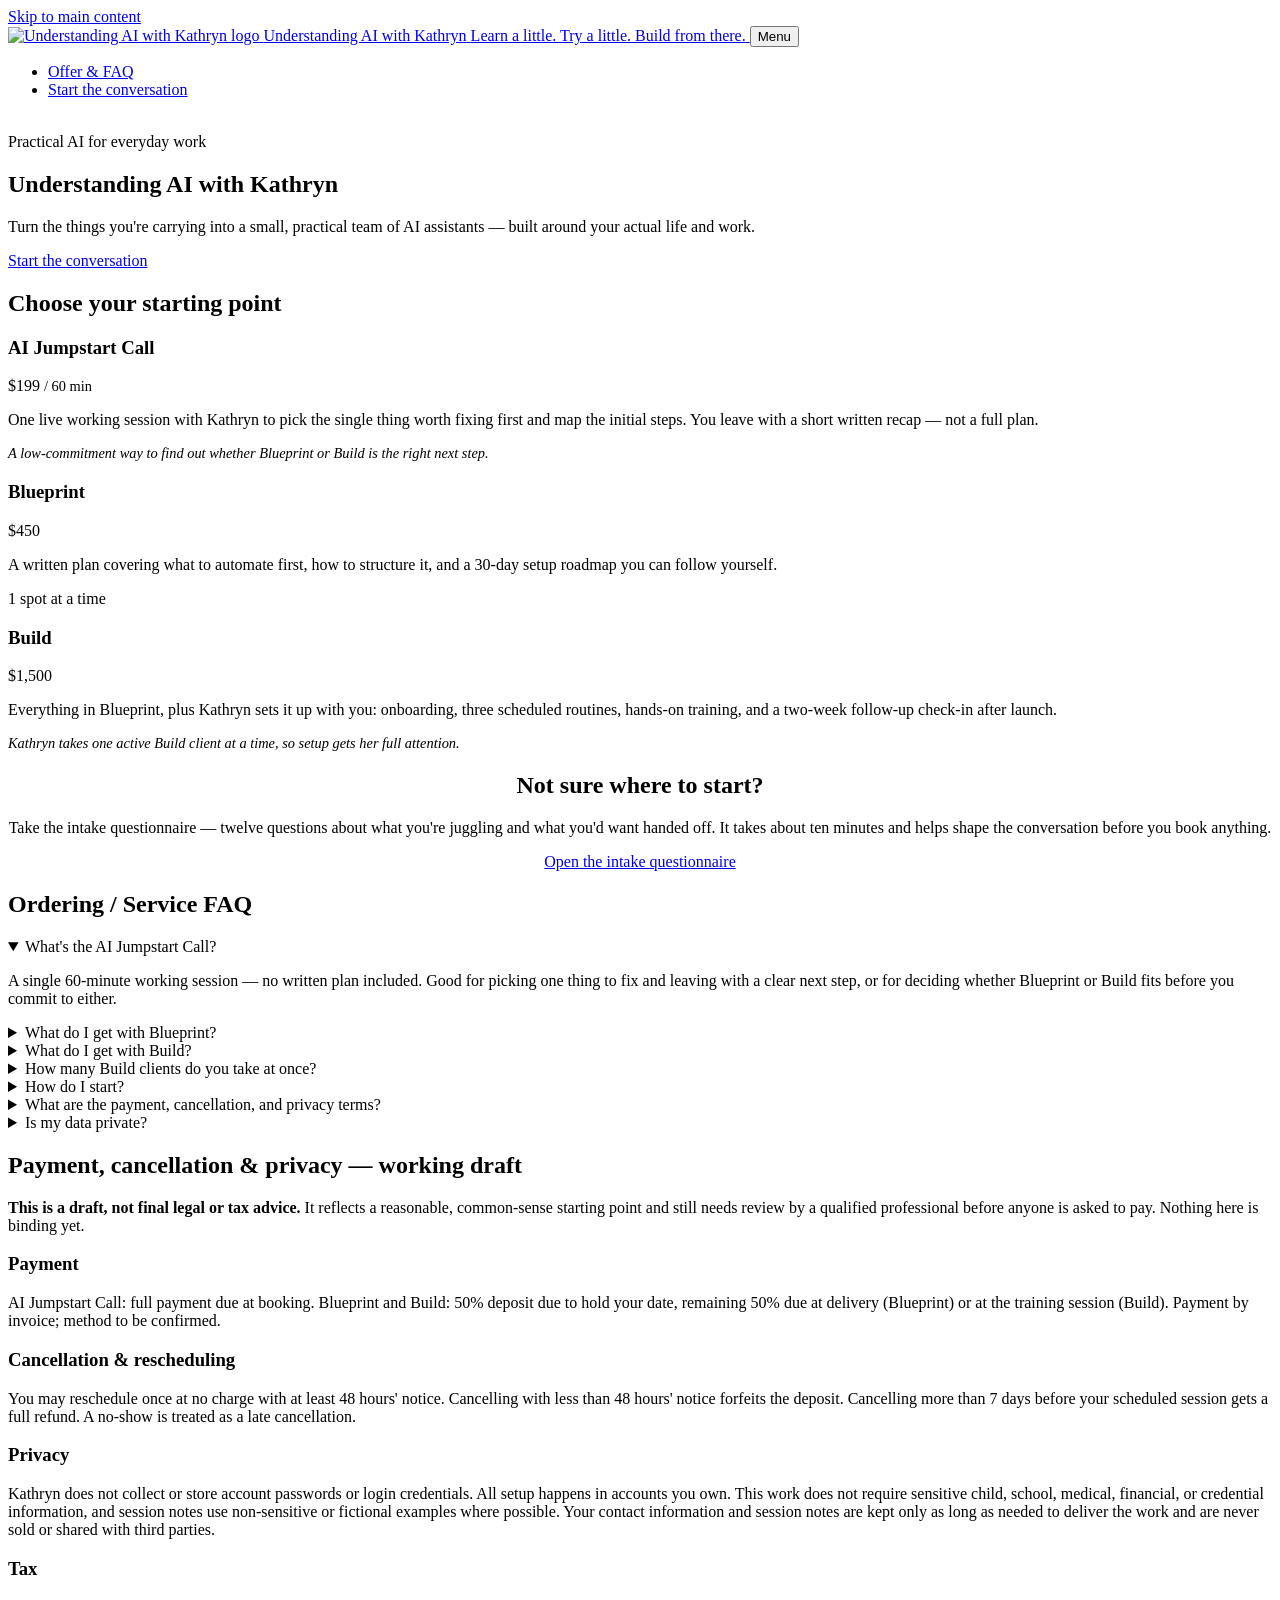
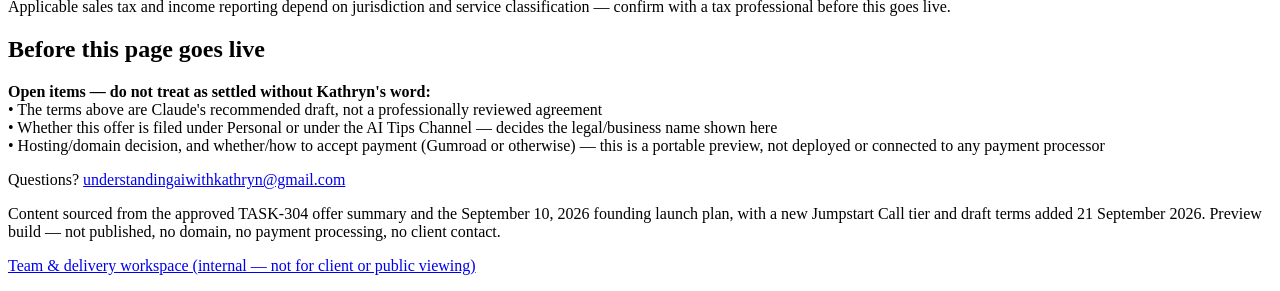
==== index.html @ 31a4754e "Initial public site files" ====
<!DOCTYPE html>
<html lang="en">
<head>
<meta charset="UTF-8">
<meta name="viewport" content="width=device-width, initial-scale=1.0">
<title>Understanding AI with Kathryn — AI Consulting</title>
<meta name="description" content="Preview build — not a live or published site.">
<meta name="robots" content="noindex, nofollow">
<link rel="icon" href="assets/uaiwk-icon.png">
<link rel="stylesheet" href="assets/brand.css">
</head>
<body>
<a class="skip-link" href="#main">Skip to main content</a>

<header class="site-header">
  <div class="bar">
    <a class="brand-lockup" href="index.html">
      <img src="assets/uaiwk-icon.png" alt="Understanding AI with Kathryn logo">
      <span>
        <span class="name">Understanding AI with Kathryn</span>
        <span class="subline">Learn a little. Try a little. Build from there.</span>
      </span>
    </a>
    <button class="nav-toggle" type="button" aria-controls="primary-nav">Menu</button>
    <nav class="primary-nav" id="primary-nav" aria-label="Primary">
      <ul>
        <li><a href="index.html" aria-current="page">Offer &amp; FAQ</a></li>
        <li><a href="intake.html">Start the conversation</a></li>
      </ul>
    </nav>
  </div>
</header>

<main id="main">

  <section class="hero">
    <div class="wrap">
      <img class="hero-portrait" src="assets/uaiwk-icon.png" alt="">
      <div class="eyebrow italic-accent">Practical AI for everyday work</div>
      <h1>Understanding AI with Kathryn</h1>
      <p class="lede">Turn the things you're carrying into a small, practical team of AI assistants — built around your actual life and work.</p>
      <a class="btn" href="intake.html">Start the conversation</a>
    </div>
  </section>

  <div class="wrap">

    <section aria-labelledby="tiers-heading">
      <h2 id="tiers-heading">Choose your starting point</h2>
      <div class="tiers">
        <div class="tier">
          <h3>AI Jumpstart Call</h3>
          <p class="price">$199 <span style="font-size:.9rem;font-weight:normal;">/ 60 min</span></p>
          <p>One live working session with Kathryn to pick the single thing worth fixing first and map the initial steps. You leave with a short written recap — not a full plan.</p>
          <p style="font-style:italic;color:var(--brown);font-size:.9rem;">A low-commitment way to find out whether Blueprint or Build is the right next step.</p>
        </div>
        <div class="tier">
          <h3>Blueprint</h3>
          <p class="price">$450</p>
          <p>A written plan covering what to automate first, how to structure it, and a 30-day setup roadmap you can follow yourself.</p>
        </div>
        <div class="tier build">
          <span class="spot-badge">1 spot at a time</span>
          <h3>Build</h3>
          <p class="price">$1,500</p>
          <p>Everything in Blueprint, plus Kathryn sets it up with you: onboarding, three scheduled routines, hands-on training, and a two-week follow-up check-in after launch.</p>
          <p style="font-style:italic;color:var(--brown);font-size:.9rem;">Kathryn takes one active Build client at a time, so setup gets her full attention.</p>
        </div>
      </div>
    </section>

    <section aria-labelledby="intake-cta-heading" class="card" style="text-align:center;">
      <h2 id="intake-cta-heading" style="border:none;">Not sure where to start?</h2>
      <p>Take the intake questionnaire — twelve questions about what you're juggling and what you'd want handed off. It takes about ten minutes and helps shape the conversation before you book anything.</p>
      <a class="btn" href="intake.html">Open the intake questionnaire</a>
    </section>

    <section aria-labelledby="faq-heading">
      <h2 id="faq-heading">Ordering / Service FAQ</h2>

      <details class="faq-item" open>
        <summary>What's the AI Jumpstart Call?</summary>
        <p>A single 60-minute working session — no written plan included. Good for picking one thing to fix and leaving with a clear next step, or for deciding whether Blueprint or Build fits before you commit to either.</p>
      </details>
      <details class="faq-item">
        <summary>What do I get with Blueprint?</summary>
        <p>A written plan covering your client journey, onboarding boundaries, and a 30-day setup plan — yours to implement on your own timeline.</p>
      </details>
      <details class="faq-item">
        <summary>What do I get with Build?</summary>
        <p>Everything in Blueprint, plus Kathryn's direct setup work: three scheduled routines built and running, a training walkthrough, a welcome and setup record, and a two-week follow-up to catch anything that needs adjusting.</p>
      </details>
      <details class="faq-item">
        <summary>How many Build clients do you take at once?</summary>
        <p>One at a time, so each setup gets full attention before the next one starts.</p>
      </details>
      <details class="faq-item">
        <summary>How do I start?</summary>
        <p>Email <a href="mailto:understandingaiwithkathryn@gmail.com">understandingaiwithkathryn@gmail.com</a> — there is no self-serve checkout yet. You can preview the intake conversation on the <a href="intake.html">Start the conversation</a> page first; it's a demo, not a live submission.</p>
      </details>
      <details class="faq-item">
        <summary>What are the payment, cancellation, and privacy terms?</summary>
        <p>Working draft below — not yet finalized by a professional reviewer. Final terms will be shared in writing before you're asked to pay.</p>
      </details>
      <details class="faq-item">
        <summary>Is my data private?</summary>
        <p>Setup happens in accounts you own and control. Kathryn doesn't ask for or store your passwords or account credentials, and this work does not require sensitive child, school, medical, financial, or credential information. Full written privacy terms will be confirmed before setup begins — see the draft below.</p>
      </details>
    </section>

    <section aria-labelledby="terms-heading">
      <h2 id="terms-heading">Payment, cancellation &amp; privacy — working draft</h2>
      <div class="notice" style="margin-bottom:18px;">
        <strong>This is a draft, not final legal or tax advice.</strong> It reflects a reasonable, common-sense starting point and still needs review by a qualified professional before anyone is asked to pay. Nothing here is binding yet.
      </div>

      <h3>Payment</h3>
      <p>AI Jumpstart Call: full payment due at booking. Blueprint and Build: 50% deposit due to hold your date, remaining 50% due at delivery (Blueprint) or at the training session (Build). Payment by invoice; method to be confirmed.</p>

      <h3>Cancellation &amp; rescheduling</h3>
      <p>You may reschedule once at no charge with at least 48 hours' notice. Cancelling with less than 48 hours' notice forfeits the deposit. Cancelling more than 7 days before your scheduled session gets a full refund. A no-show is treated as a late cancellation.</p>

      <h3>Privacy</h3>
      <p>Kathryn does not collect or store account passwords or login credentials. All setup happens in accounts you own. This work does not require sensitive child, school, medical, financial, or credential information, and session notes use non-sensitive or fictional examples where possible. Your contact information and session notes are kept only as long as needed to deliver the work and are never sold or shared with third parties.</p>

      <h3>Tax</h3>
      <p>Applicable sales tax and income reporting depend on jurisdiction and service classification — confirm with a tax professional before this goes live.</p>
    </section>

    <section aria-labelledby="open-heading">
      <h2 id="open-heading">Before this page goes live</h2>
      <div class="notice">
        <strong>Open items — do not treat as settled without Kathryn's word:</strong><br>
        &bull; The terms above are Claude's recommended draft, not a professionally reviewed agreement<br>
        &bull; Whether this offer is filed under Personal or under the AI Tips Channel — decides the legal/business name shown here<br>
        &bull; Hosting/domain decision, and whether/how to accept payment (Gumroad or otherwise) — this is a portable preview, not deployed or connected to any payment processor
      </div>
    </section>

  </div>
</main>

<footer class="site-footer">
  <p>Questions? <a href="mailto:understandingaiwithkathryn@gmail.com">understandingaiwithkathryn@gmail.com</a></p>
  <p>Content sourced from the approved TASK-304 offer summary and the September 10, 2026 founding launch plan, with a new Jumpstart Call tier and draft terms added 21 September 2026. Preview build — not published, no domain, no payment processing, no client contact.</p>
  <p><a href="internal/index.html">Team &amp; delivery workspace (internal — not for client or public viewing)</a></p>
</footer>

<script src="assets/site.js"></script>
</body>
</html>
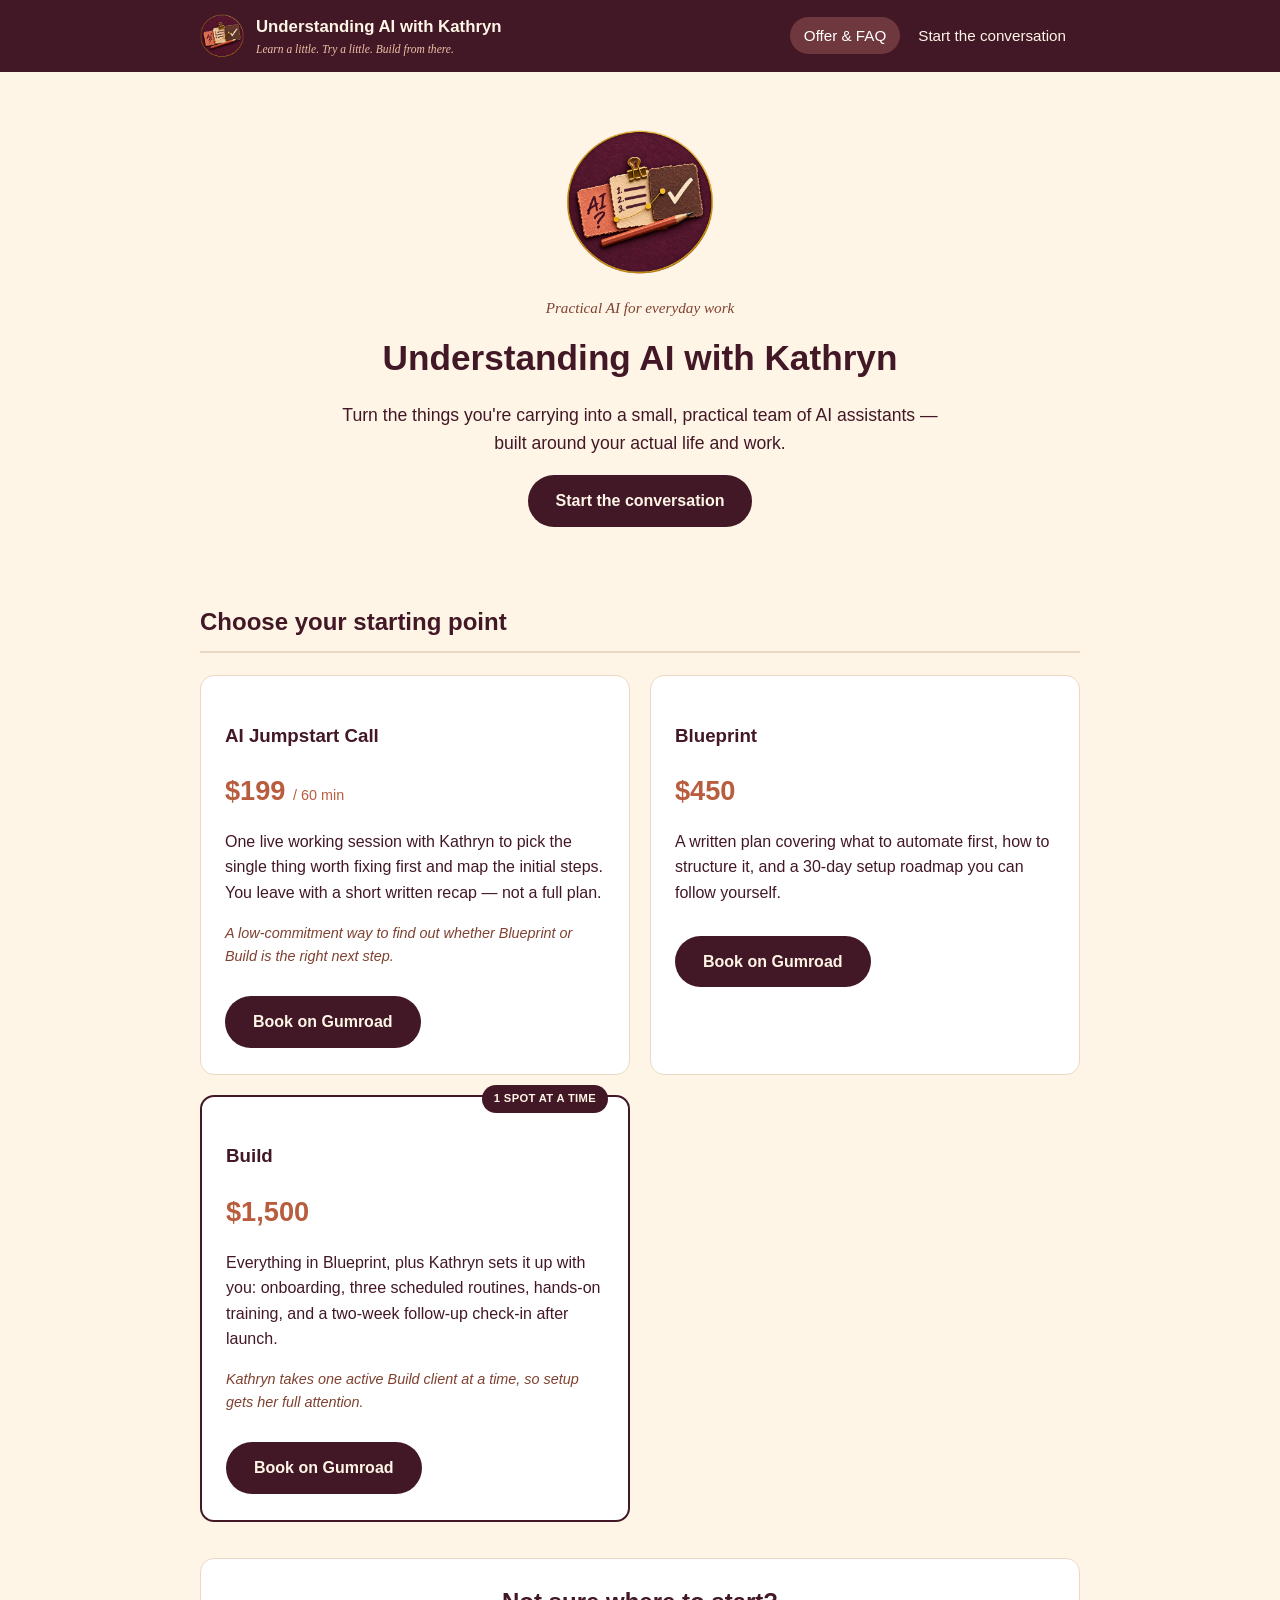
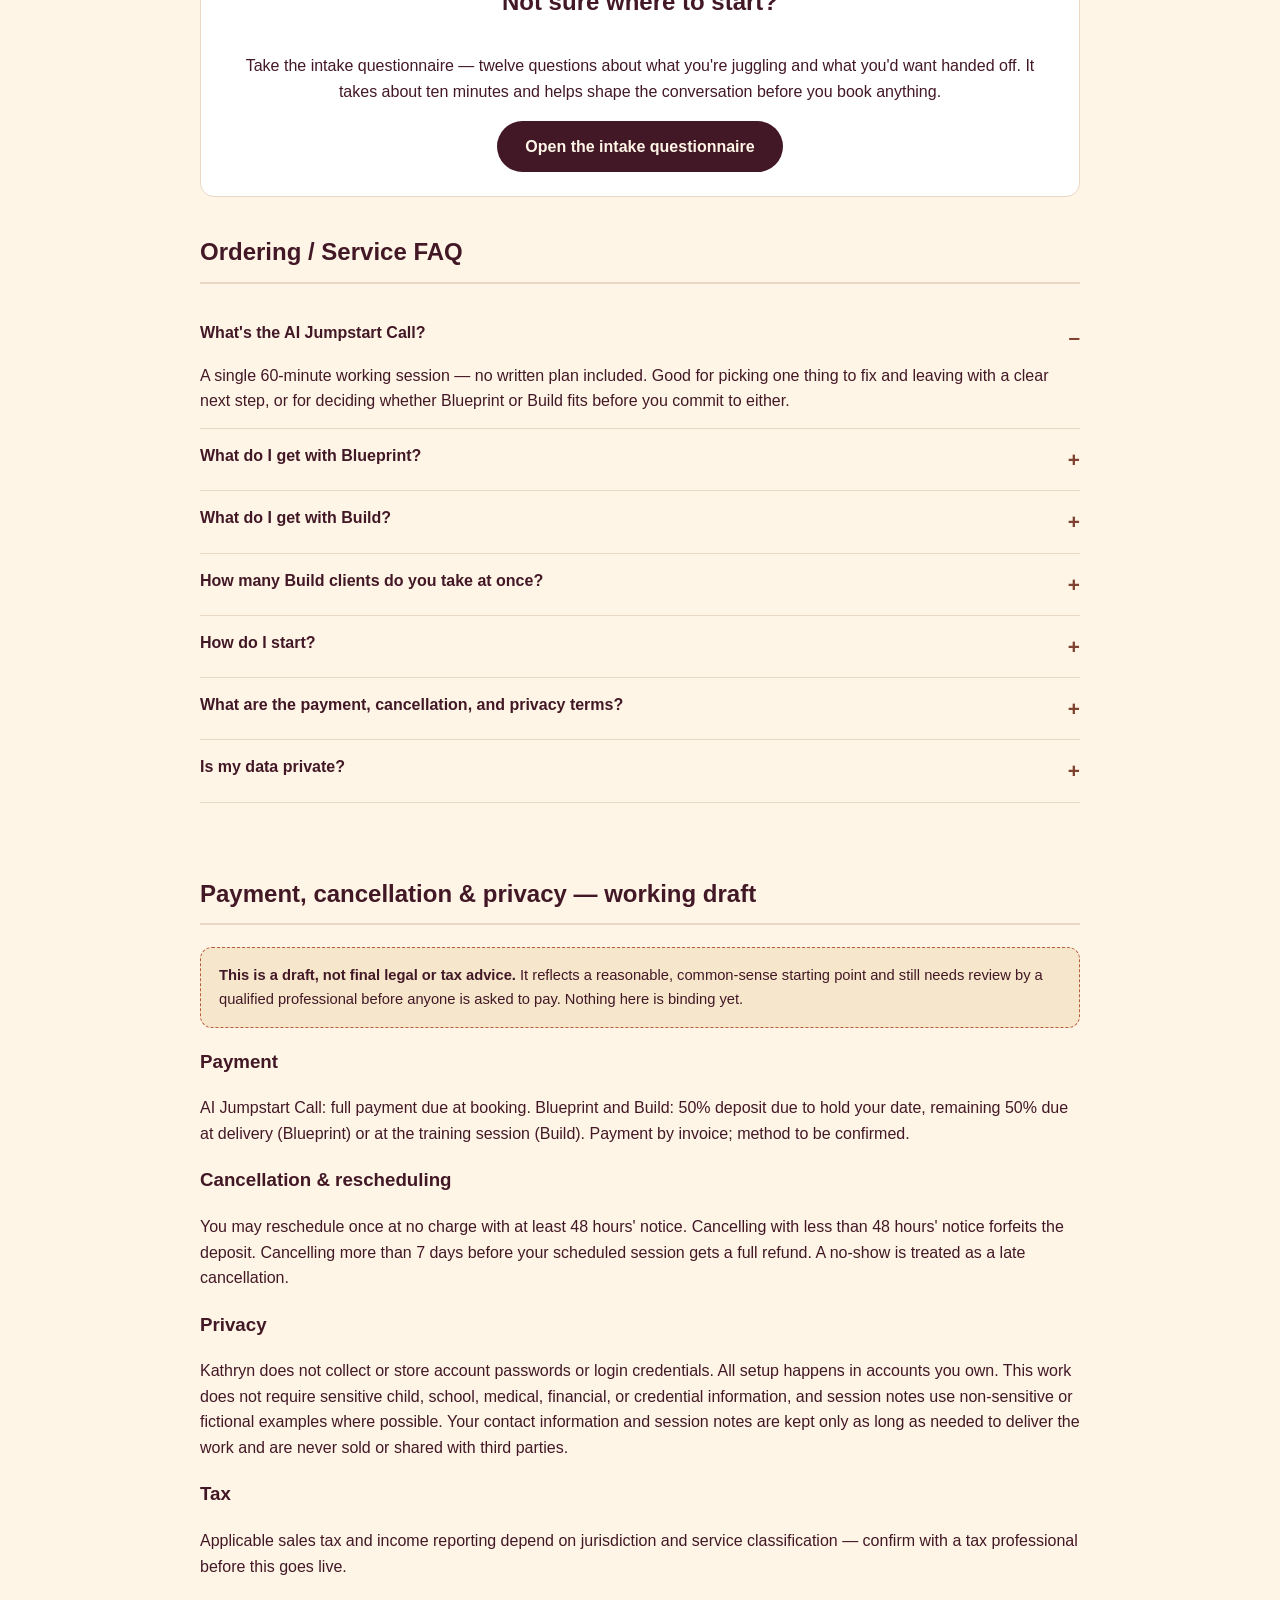
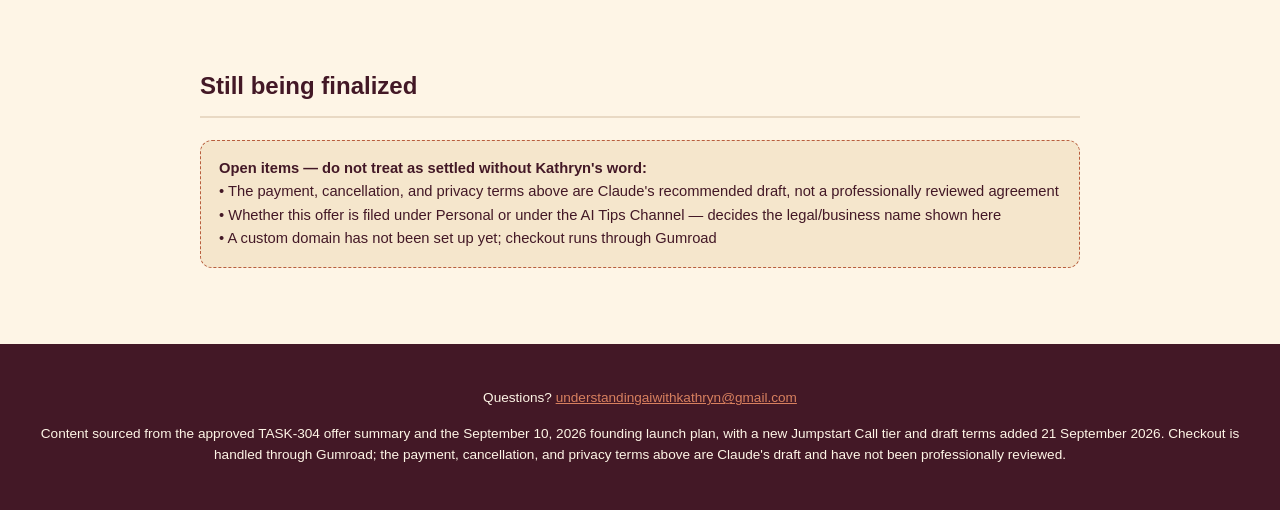
==== commit ce3b8f60: "Fix live-site copy: remove broken internal link, wire tier CTAs to Gumroad checkout" ====
--- a/index.html
+++ b/index.html
@@ -4,7 +4,7 @@
 <meta charset="UTF-8">
 <meta name="viewport" content="width=device-width, initial-scale=1.0">
 <title>Understanding AI with Kathryn — AI Consulting</title>
-<meta name="description" content="Preview build — not a live or published site.">
+<meta name="description" content="Practical AI consulting with Kathryn — book a Jumpstart Call, Blueprint, or Build.">
 <meta name="robots" content="noindex, nofollow">
 <link rel="icon" href="assets/uaiwk-icon.png">
 <link rel="stylesheet" href="assets/brand.css">
@@ -53,11 +53,13 @@
           <p class="price">$199 <span style="font-size:.9rem;font-weight:normal;">/ 60 min</span></p>
           <p>One live working session with Kathryn to pick the single thing worth fixing first and map the initial steps. You leave with a short written recap — not a full plan.</p>
           <p style="font-style:italic;color:var(--brown);font-size:.9rem;">A low-commitment way to find out whether Blueprint or Build is the right next step.</p>
+          <a class="btn" href="https://5730209363753.gumroad.com/l/ai-jumpstart-call" style="display:inline-block;margin-top:14px;">Book on Gumroad</a>
         </div>
         <div class="tier">
           <h3>Blueprint</h3>
           <p class="price">$450</p>
           <p>A written plan covering what to automate first, how to structure it, and a 30-day setup roadmap you can follow yourself.</p>
+          <a class="btn" href="https://5730209363753.gumroad.com/l/blueprint" style="display:inline-block;margin-top:14px;">Book on Gumroad</a>
         </div>
         <div class="tier build">
           <span class="spot-badge">1 spot at a time</span>
@@ -65,6 +67,7 @@
           <p class="price">$1,500</p>
           <p>Everything in Blueprint, plus Kathryn sets it up with you: onboarding, three scheduled routines, hands-on training, and a two-week follow-up check-in after launch.</p>
           <p style="font-style:italic;color:var(--brown);font-size:.9rem;">Kathryn takes one active Build client at a time, so setup gets her full attention.</p>
+          <a class="btn" href="https://5730209363753.gumroad.com/l/build" style="display:inline-block;margin-top:14px;">Book on Gumroad</a>
         </div>
       </div>
     </section>
@@ -96,11 +99,11 @@
       </details>
       <details class="faq-item">
         <summary>How do I start?</summary>
-        <p>Email <a href="mailto:understandingaiwithkathryn@gmail.com">understandingaiwithkathryn@gmail.com</a> — there is no self-serve checkout yet. You can preview the intake conversation on the <a href="intake.html">Start the conversation</a> page first; it's a demo, not a live submission.</p>
+        <p>Choose a tier above and book it through Gumroad, or email <a href="mailto:understandingaiwithkathryn@gmail.com">understandingaiwithkathryn@gmail.com</a> first if you'd rather talk it through. You can also fill out the <a href="intake.html">intake questionnaire</a> before or after booking — that page is a demo and doesn't submit anywhere, so Gumroad checkout or email is what actually reaches Kathryn.</p>
       </details>
       <details class="faq-item">
         <summary>What are the payment, cancellation, and privacy terms?</summary>
-        <p>Working draft below — not yet finalized by a professional reviewer. Final terms will be shared in writing before you're asked to pay.</p>
+        <p>Working draft below — not yet finalized by a professional reviewer. Please read it before you book; email Kathryn first if anything is unclear.</p>
       </details>
       <details class="faq-item">
         <summary>Is my data private?</summary>
@@ -128,12 +131,12 @@
     </section>
 
     <section aria-labelledby="open-heading">
-      <h2 id="open-heading">Before this page goes live</h2>
+      <h2 id="open-heading">Still being finalized</h2>
       <div class="notice">
         <strong>Open items — do not treat as settled without Kathryn's word:</strong><br>
-        &bull; The terms above are Claude's recommended draft, not a professionally reviewed agreement<br>
+        &bull; The payment, cancellation, and privacy terms above are Claude's recommended draft, not a professionally reviewed agreement<br>
         &bull; Whether this offer is filed under Personal or under the AI Tips Channel — decides the legal/business name shown here<br>
-        &bull; Hosting/domain decision, and whether/how to accept payment (Gumroad or otherwise) — this is a portable preview, not deployed or connected to any payment processor
+        &bull; A custom domain has not been set up yet; checkout runs through Gumroad
       </div>
     </section>
 
@@ -142,8 +145,7 @@
 
 <footer class="site-footer">
   <p>Questions? <a href="mailto:understandingaiwithkathryn@gmail.com">understandingaiwithkathryn@gmail.com</a></p>
-  <p>Content sourced from the approved TASK-304 offer summary and the September 10, 2026 founding launch plan, with a new Jumpstart Call tier and draft terms added 21 September 2026. Preview build — not published, no domain, no payment processing, no client contact.</p>
-  <p><a href="internal/index.html">Team &amp; delivery workspace (internal — not for client or public viewing)</a></p>
+  <p>Content sourced from the approved TASK-304 offer summary and the September 10, 2026 founding launch plan, with a new Jumpstart Call tier and draft terms added 21 September 2026. Checkout is handled through Gumroad; the payment, cancellation, and privacy terms above are Claude's draft and have not been professionally reviewed.</p>
 </footer>
 
 <script src="assets/site.js"></script>
--- a/assets/brand.css
+++ b/assets/brand.css
@@ -0,0 +1,453 @@
+/* Understanding AI with Kathryn — brand tokens
+   Source: the actual UAIWK ENTITY/Logo + Social Media assets in Drive (sampled 21 Sept 2026),
+   not the earlier TASK-420 channel-art placeholder. Trebuchet MS + Georgia Italic accents.
+   Contrast checked: cream-on-plum ~14:1, coral-on-plum & plum-on-coral ~5.1:1 (AA),
+   brown-on-cream ~7.2:1 (AAA). Coral is never used as small text on cream — brown or plum carry
+   text there instead; coral is reserved for large/bold numerals and plum-backed badges. */
+
+:root{
+  --plum:#431826;
+  --plum-soft:#5c2436;
+  --cream:#FEF5E6;
+  --cream-deep:#F5E6CC;
+  --coral:#D8805F;
+  --coral-deep:#B85E3E;
+  --coral-hover:#8F4128; /* darker than coral-deep — used only where cream text sits on top of it */
+  --brown:#7F4130;
+  --gold:#C9962C;
+  --ink:var(--plum);
+  --border:#e9d9c4;
+  --focus:#1d5fae; /* distinct, non-brand focus color so focus rings never disappear on coral/plum */
+  --radius:14px;
+  --max:920px;
+}
+
+*{box-sizing:border-box;}
+html{scroll-behavior:smooth;}
+body{
+  margin:0;
+  background:var(--cream);
+  color:var(--ink);
+  font-family:"Trebuchet MS","Segoe UI",Verdana,sans-serif;
+  line-height:1.6;
+  -webkit-font-smoothing:antialiased;
+}
+
+.italic-accent{
+  font-family:Georgia,"Times New Roman",serif;
+  font-style:italic;
+}
+
+a{color:var(--plum);}
+a:not(.btn):hover{color:var(--brown);}
+
+/* Visible on every interactive element — coral and plum both fail as focus rings in places, so focus always uses --focus */
+:focus-visible{
+  outline:3px solid var(--focus);
+  outline-offset:2px;
+  border-radius:4px;
+}
+
+.skip-link{
+  position:absolute;
+  left:-999px;
+  top:auto;
+  background:var(--plum);
+  color:var(--cream);
+  padding:12px 20px;
+  border-radius:0 0 8px 0;
+  z-index:1000;
+}
+.skip-link:focus{
+  left:0;
+  top:0;
+}
+
+.wrap{
+  max-width:var(--max);
+  margin:0 auto;
+  padding:0 20px;
+}
+
+/* Site header / nav */
+header.site-header{
+  background:var(--plum);
+  color:var(--cream);
+}
+header.site-header .bar{
+  display:flex;
+  align-items:center;
+  justify-content:space-between;
+  padding:14px 20px;
+  max-width:var(--max);
+  margin:0 auto;
+}
+.brand-lockup{
+  display:flex;
+  align-items:center;
+  gap:12px;
+  color:var(--cream);
+  text-decoration:none;
+}
+.brand-lockup img{
+  width:44px;
+  height:44px;
+  object-fit:contain;
+}
+.brand-lockup .name{
+  font-weight:bold;
+  font-size:1.05rem;
+  line-height:1.15;
+}
+.brand-lockup .subline{
+  display:block;
+  font-family:Georgia,serif;
+  font-style:italic;
+  font-size:.72rem;
+  color:#f0c2a8; /* lighter tint of coral — coral itself is a touch low-contrast at this size on plum */
+  font-weight:normal;
+}
+
+nav.primary-nav ul{
+  list-style:none;
+  display:flex;
+  gap:4px;
+  margin:0;
+  padding:0;
+}
+nav.primary-nav a{
+  color:var(--cream);
+  text-decoration:none;
+  padding:10px 14px;
+  border-radius:999px;
+  font-size:.95rem;
+}
+nav.primary-nav a:hover,
+nav.primary-nav a[aria-current="page"]{
+  background:rgba(244,152,134,.25);
+  color:#fff;
+}
+
+.nav-toggle{
+  display:none;
+  background:none;
+  border:2px solid var(--coral);
+  color:var(--cream);
+  border-radius:8px;
+  padding:8px 12px;
+  font-size:1rem;
+}
+
+@media (max-width:720px){
+  .nav-toggle{display:inline-block;}
+  nav.primary-nav{
+    display:none;
+    width:100%;
+  }
+  nav.primary-nav.open{display:block;}
+  nav.primary-nav ul{
+    flex-direction:column;
+    padding:10px 0 16px;
+  }
+  header.site-header .bar{flex-wrap:wrap;}
+}
+
+/* Hero */
+.hero{
+  padding:56px 20px 40px;
+  text-align:center;
+}
+.hero .eyebrow{
+  font-family:Georgia,serif;
+  font-style:italic;
+  color:var(--brown);
+  margin-bottom:10px;
+  font-size:.95rem;
+}
+.hero h1{
+  font-size:2.2rem;
+  margin:0 0 14px;
+  color:var(--plum);
+}
+.hero p.lede{
+  max-width:600px;
+  margin:0 auto 18px;
+  font-size:1.1rem;
+}
+.hero-portrait{
+  width:150px;
+  height:150px;
+  object-fit:contain;
+  margin:0 auto 18px;
+  display:block;
+}
+.trust-badge{
+  display:inline-block;
+  background:var(--coral);
+  color:var(--plum);
+  font-weight:bold;
+  font-size:.85rem;
+  padding:8px 18px;
+  border-radius:999px;
+}
+
+main{display:block;}
+section{padding:36px 0;}
+h2{
+  font-size:1.5rem;
+  border-bottom:2px solid var(--border);
+  padding-bottom:10px;
+  margin:0 0 22px;
+  color:var(--plum);
+}
+h3{color:var(--plum);}
+
+.card{
+  background:#fff;
+  border:1px solid var(--border);
+  border-radius:var(--radius);
+  padding:24px;
+}
+
+.tiers{
+  display:grid;
+  grid-template-columns:1fr 1fr;
+  gap:20px;
+}
+@media (max-width:640px){ .tiers{grid-template-columns:1fr;} }
+
+.tier{
+  position:relative;
+  background:#fff;
+  border:1px solid var(--border);
+  border-radius:var(--radius);
+  padding:26px 24px;
+}
+.tier.build{
+  border:2px solid var(--plum);
+}
+.tier .spot-badge{
+  position:absolute;
+  top:-12px;
+  right:20px;
+  background:var(--plum);
+  color:var(--cream);
+  font-size:.7rem;
+  font-weight:bold;
+  text-transform:uppercase;
+  letter-spacing:.03em;
+  padding:5px 12px;
+  border-radius:999px;
+}
+.tier .price{
+  font-size:1.7rem;
+  font-weight:bold;
+  color:var(--coral-deep); /* large/bold text — 4.1–4.5:1 on white/cream clears the large-text AA floor */
+  margin:2px 0 14px;
+}
+
+details.faq-item{
+  border-bottom:1px solid var(--border);
+  padding:14px 0;
+}
+details.faq-item summary{
+  font-weight:bold;
+  cursor:pointer;
+  display:flex;
+  justify-content:space-between;
+  list-style:none;
+}
+details.faq-item summary::-webkit-details-marker{display:none;}
+details.faq-item summary::after{
+  content:"+";
+  color:var(--brown);
+  font-size:1.3rem;
+  margin-left:12px;
+}
+details.faq-item[open] summary::after{content:"–";}
+details.faq-item p{margin:10px 0 0;}
+
+.notice{
+  border:1px dashed var(--coral-deep);
+  background:var(--cream-deep);
+  border-radius:12px;
+  padding:16px 18px;
+  font-size:.92rem;
+}
+.notice strong{color:var(--plum);}
+
+.notice.internal{
+  border:2px solid var(--plum);
+  background:var(--plum);
+  color:var(--cream);
+  padding:14px 18px;
+  border-radius:10px;
+  font-weight:bold;
+  text-align:center;
+}
+.notice.internal a{color:var(--coral);}
+
+/* Forms */
+fieldset{
+  border:1px solid var(--border);
+  border-radius:12px;
+  padding:18px;
+  margin:0 0 22px;
+}
+legend{
+  font-weight:bold;
+  color:var(--plum);
+  padding:0 8px;
+}
+.field{margin-bottom:18px;}
+.field label{
+  display:block;
+  font-weight:bold;
+  margin-bottom:6px;
+}
+.field .hint{
+  display:block;
+  font-weight:normal;
+  font-size:.85rem;
+  color:#6b5566;
+  margin-top:2px;
+}
+input[type="text"],
+input[type="date"],
+input[type="time"],
+select,
+textarea{
+  width:100%;
+  font:inherit;
+  padding:10px 12px;
+  border:1px solid var(--border);
+  border-radius:8px;
+  background:#fff;
+  color:var(--ink);
+}
+textarea{min-height:80px;resize:vertical;}
+fieldset .radio-row{display:flex;gap:18px;flex-wrap:wrap;}
+fieldset .radio-row label{
+  font-weight:normal;
+  display:flex;
+  align-items:center;
+  gap:6px;
+}
+
+.btn{
+  display:inline-block;
+  background:var(--plum);
+  color:var(--cream);
+  border:none;
+  border-radius:999px;
+  padding:13px 28px;
+  font:inherit;
+  font-weight:bold;
+  cursor:pointer;
+  text-decoration:none;
+}
+.btn:hover{background:var(--coral-hover);color:var(--cream);}
+.btn.ghost{
+  background:transparent;
+  border:2px solid var(--plum);
+  color:var(--plum);
+}
+.btn[disabled]{opacity:.5;cursor:not-allowed;}
+
+.form-status{
+  margin-top:16px;
+  padding:14px 16px;
+  border-radius:10px;
+  background:var(--cream-deep);
+  border:1px solid var(--coral-deep);
+  display:none;
+}
+.form-status.show{display:block;}
+.form-status[role="alert"]{font-weight:bold;}
+
+.demo-flag{
+  display:inline-block;
+  background:var(--coral);
+  color:var(--plum);
+  font-size:.72rem;
+  font-weight:bold;
+  text-transform:uppercase;
+  letter-spacing:.04em;
+  padding:4px 10px;
+  border-radius:999px;
+  margin-bottom:10px;
+}
+
+footer.site-footer{
+  background:var(--plum);
+  color:var(--cream);
+  padding:30px 20px;
+  margin-top:40px;
+  font-size:.85rem;
+  text-align:center;
+}
+footer.site-footer a{color:var(--coral);}
+
+/* Internal workspace variant */
+body.internal{
+  background:#fbf2e4;
+}
+header.site-header.internal-header{
+  background:var(--plum);
+  border-bottom:5px solid var(--coral);
+}
+.internal-index-list{
+  list-style:none;
+  padding:0;
+  display:grid;
+  gap:14px;
+}
+.internal-index-list a{
+  display:block;
+  background:#fff;
+  border:1px solid var(--border);
+  border-radius:12px;
+  padding:16px 18px;
+  text-decoration:none;
+  color:var(--plum);
+  font-weight:bold;
+}
+.internal-index-list a:hover{border-color:var(--plum);}
+.internal-index-list span{
+  display:block;
+  font-weight:normal;
+  font-size:.85rem;
+  color:#6b5566;
+  margin-top:4px;
+}
+
+.table-wrap{
+  overflow-x:auto;
+  -webkit-overflow-scrolling:touch;
+  margin:0 0 20px;
+  border:1px solid transparent; /* gives focus-visible something to outline against */
+}
+.table-wrap table.record-table{margin-bottom:0;}
+
+table.record-table{
+  width:100%;
+  border-collapse:collapse;
+  margin:0 0 20px;
+  font-size:.92rem;
+}
+table.record-table th,
+table.record-table td{
+  border:1px solid var(--border);
+  padding:8px 10px;
+  text-align:left;
+  vertical-align:top;
+}
+table.record-table th{background:var(--cream-deep);}
+
+ol.timeline li, ul.plain li{margin-bottom:8px;}
+
+.breadcrumb{
+  font-size:.85rem;
+  margin-bottom:18px;
+}
+.breadcrumb a{color:var(--plum);}
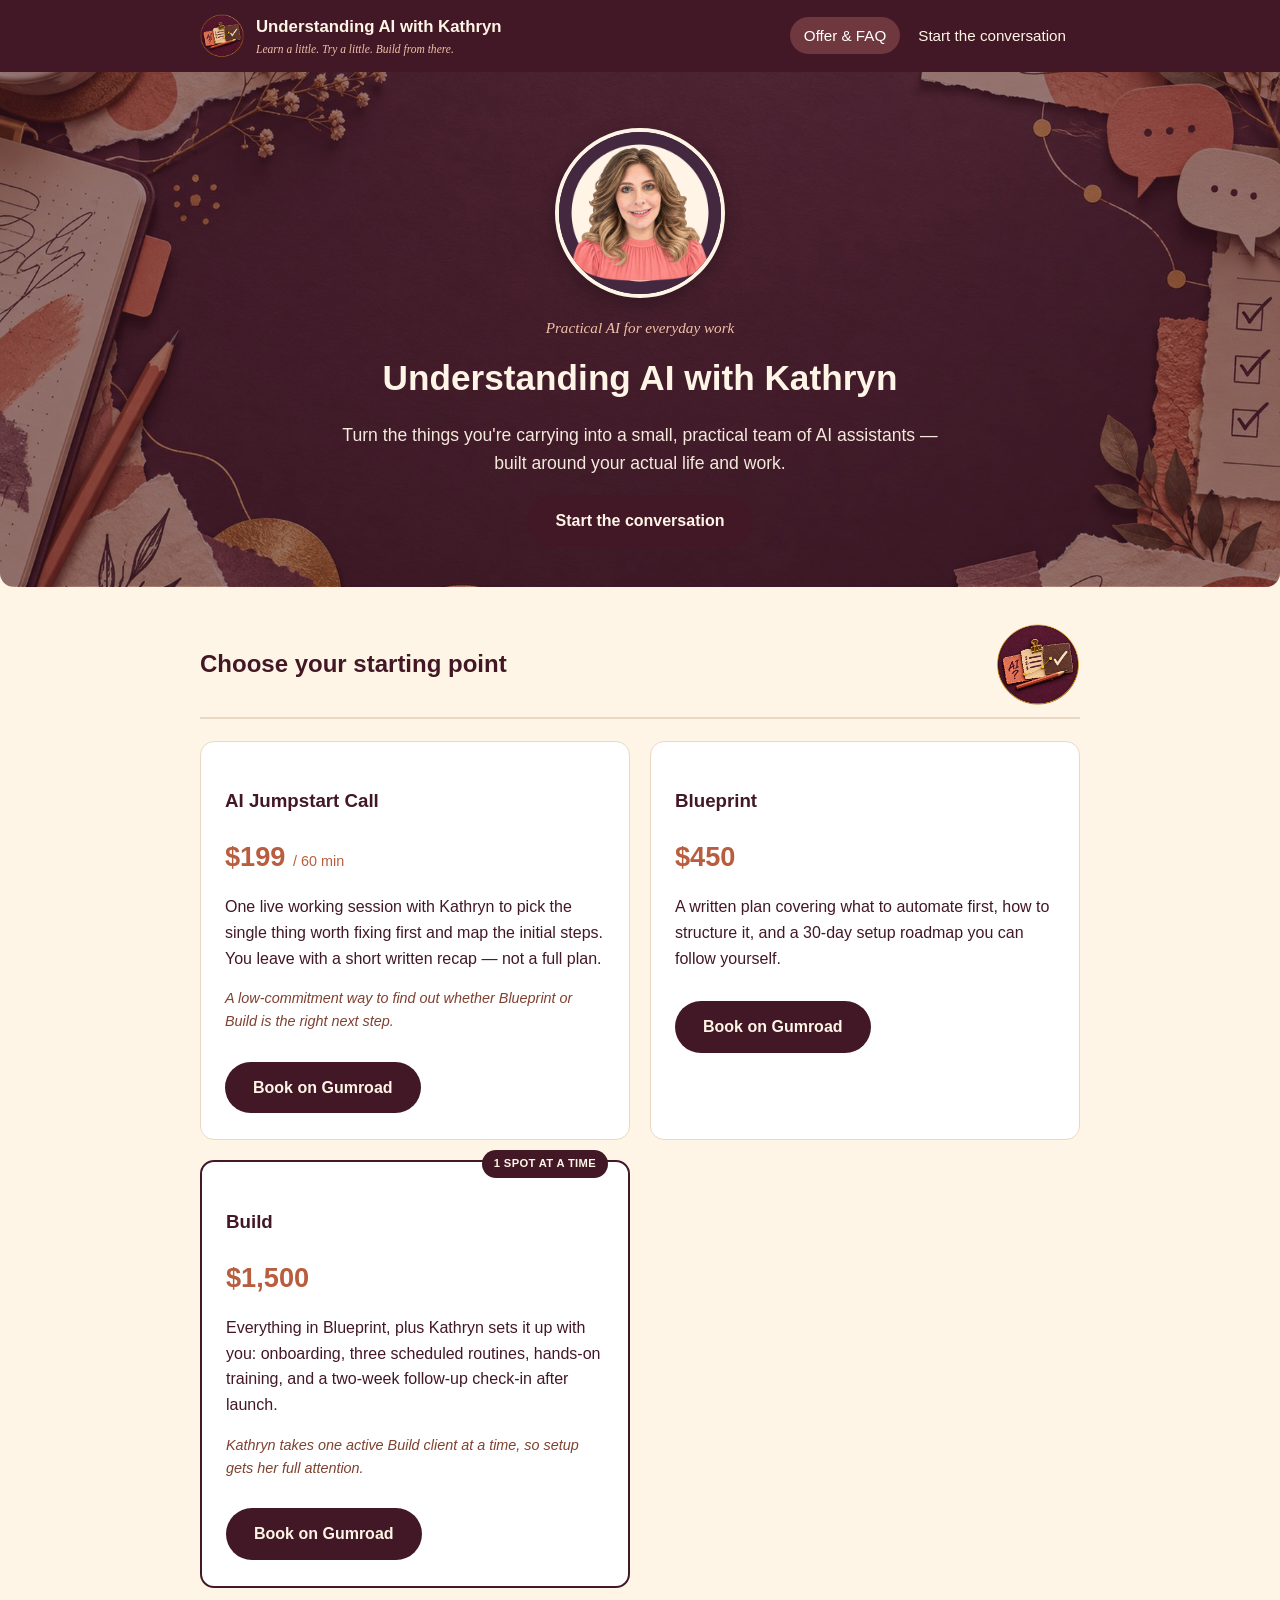
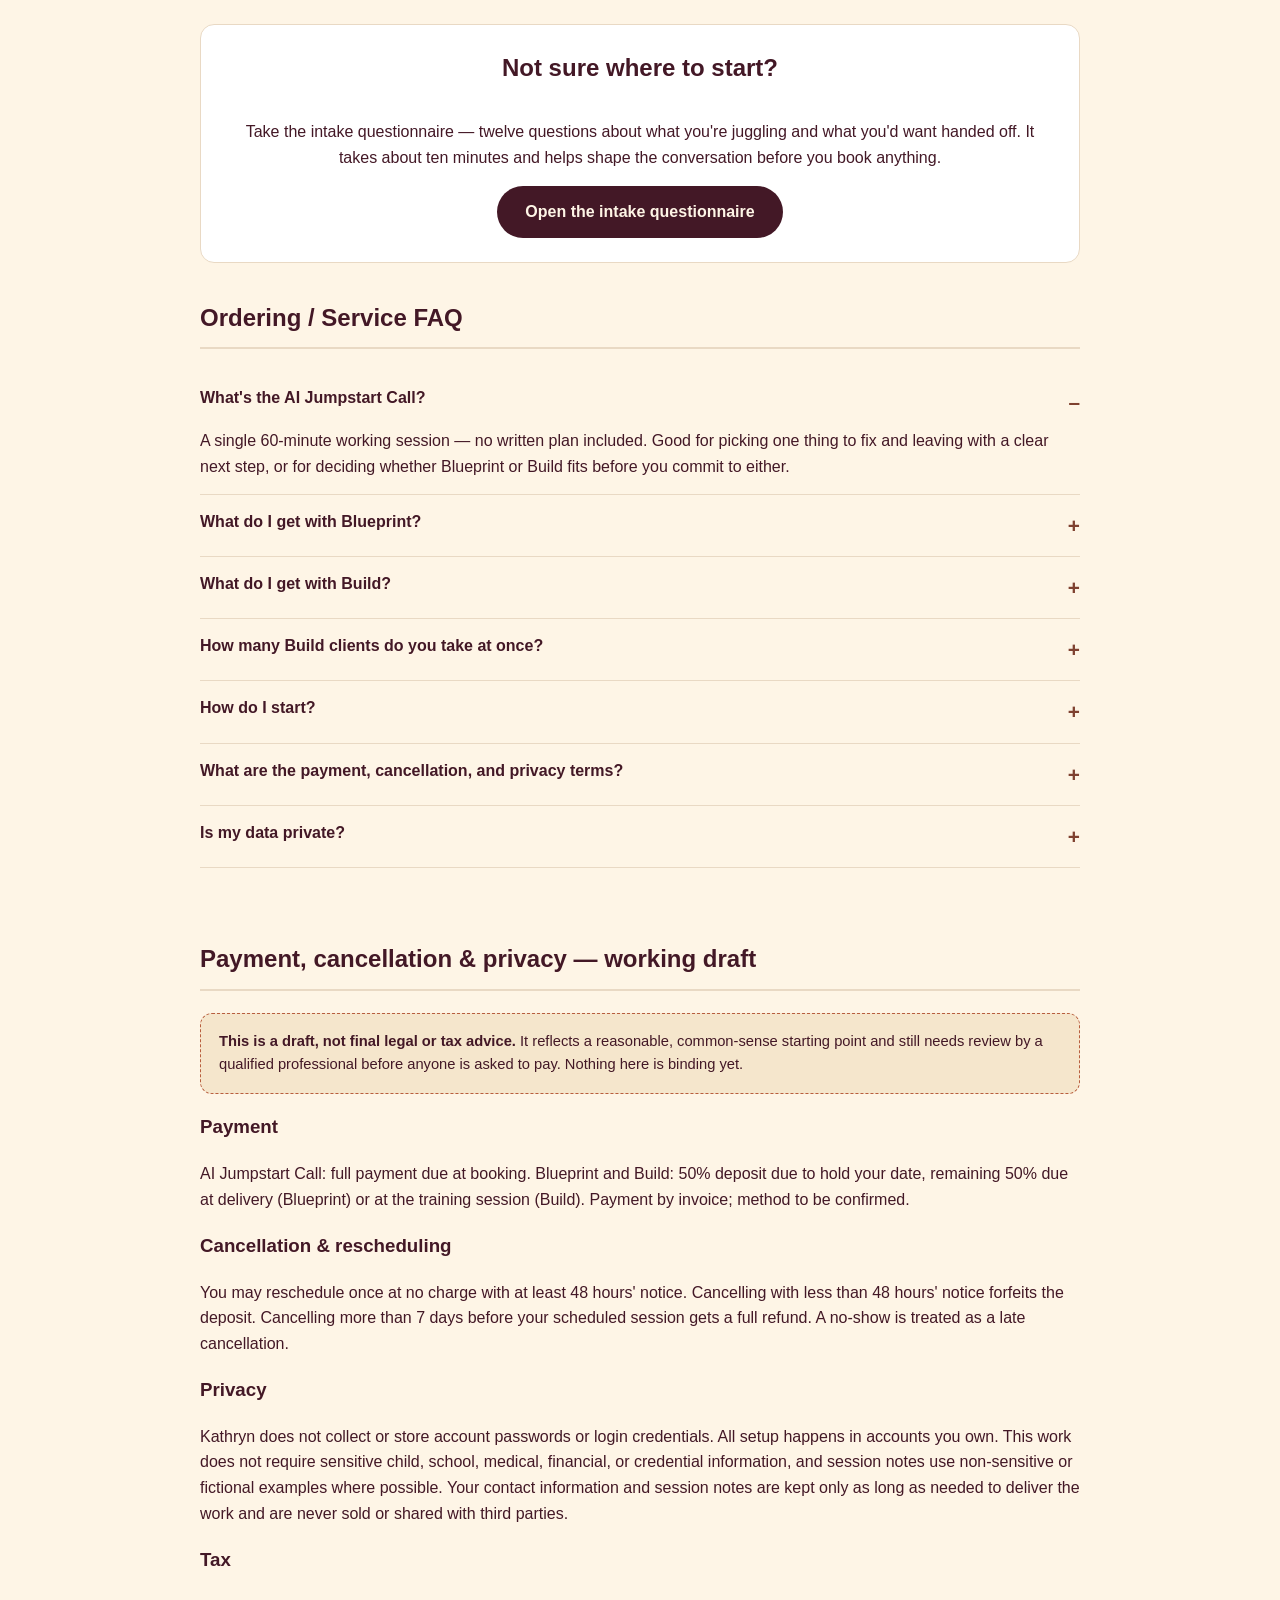
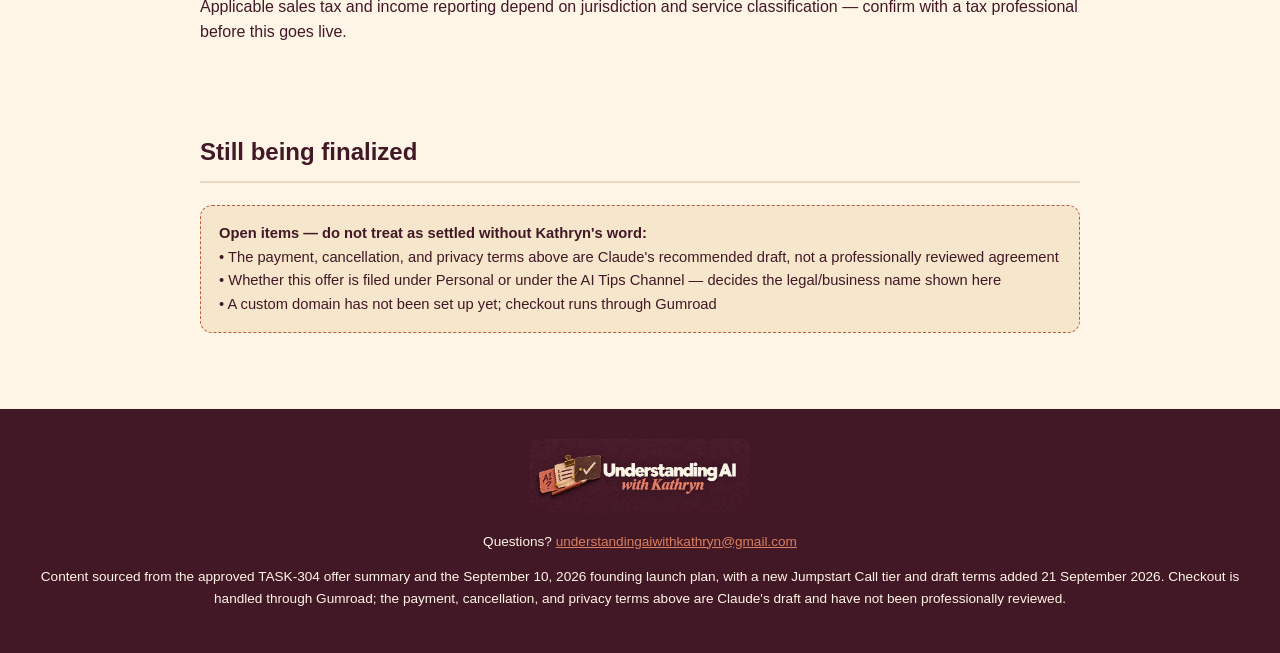
==== commit 71fa0aaa: "Add files via upload" ====
--- a/index.html
+++ b/index.html
@@ -6,6 +6,11 @@
 <title>Understanding AI with Kathryn — AI Consulting</title>
 <meta name="description" content="Practical AI consulting with Kathryn — book a Jumpstart Call, Blueprint, or Build.">
 <meta name="robots" content="noindex, nofollow">
+<meta property="og:title" content="Understanding AI with Kathryn">
+<meta property="og:description" content="Practical AI consulting with Kathryn — book a Jumpstart Call, Blueprint, or Build.">
+<meta property="og:image" content="assets/og-image.jpg">
+<meta property="og:type" content="website">
+<meta name="twitter:card" content="summary_large_image">
 <link rel="icon" href="assets/uaiwk-icon.png">
 <link rel="stylesheet" href="assets/brand.css">
 </head>
@@ -35,7 +40,7 @@
 
   <section class="hero">
     <div class="wrap">
-      <img class="hero-portrait" src="assets/uaiwk-icon.png" alt="">
+      <img class="hero-portrait" src="assets/kathryn-portrait.png" alt="Illustrated portrait of Kathryn">
       <div class="eyebrow italic-accent">Practical AI for everyday work</div>
       <h1>Understanding AI with Kathryn</h1>
       <p class="lede">Turn the things you're carrying into a small, practical team of AI assistants — built around your actual life and work.</p>
@@ -46,7 +51,10 @@
   <div class="wrap">
 
     <section aria-labelledby="tiers-heading">
-      <h2 id="tiers-heading">Choose your starting point</h2>
+      <div class="tiers-heading-row">
+        <h2 id="tiers-heading">Choose your starting point</h2>
+        <img class="ai-steps-badge" src="assets/ai-steps-badge.png" alt="" aria-hidden="true">
+      </div>
       <div class="tiers">
         <div class="tier">
           <h3>AI Jumpstart Call</h3>
@@ -99,7 +107,7 @@
       </details>
       <details class="faq-item">
         <summary>How do I start?</summary>
-        <p>Choose a tier above and book it through Gumroad, or email <a href="mailto:understandingaiwithkathryn@gmail.com">understandingaiwithkathryn@gmail.com</a> first if you'd rather talk it through. You can also fill out the <a href="intake.html">intake questionnaire</a> before or after booking — that page is a demo and doesn't submit anywhere, so Gumroad checkout or email is what actually reaches Kathryn.</p>
+        <p>Choose a tier above and book it through Gumroad, or email <a href="mailto:understandingaiwithkathryn@gmail.com">understandingaiwithkathryn@gmail.com</a> first if you'd rather talk it through. You can also fill out the <a href="intake.html">intake questionnaire</a> before or after booking — it emails your answers to Kathryn, but booking and payment only happen through Gumroad.</p>
       </details>
       <details class="faq-item">
         <summary>What are the payment, cancellation, and privacy terms?</summary>
@@ -144,6 +152,7 @@
 </main>
 
 <footer class="site-footer">
+  <img class="footer-logo" src="assets/footer-logo.jpg" alt="Understanding AI with Kathryn">
   <p>Questions? <a href="mailto:understandingaiwithkathryn@gmail.com">understandingaiwithkathryn@gmail.com</a></p>
   <p>Content sourced from the approved TASK-304 offer summary and the September 10, 2026 founding launch plan, with a new Jumpstart Call tier and draft terms added 21 September 2026. Checkout is handled through Gumroad; the payment, cancellation, and privacy terms above are Claude's draft and have not been professionally reviewed.</p>
 </footer>
--- a/assets/brand.css
+++ b/assets/brand.css
@@ -156,28 +156,37 @@
 .hero{
   padding:56px 20px 40px;
   text-align:center;
+  background-image:linear-gradient(rgba(67,24,38,.55),rgba(67,24,38,.55)),url("hero-bg.jpg");
+  background-size:cover;
+  background-position:center;
+  border-radius:0 0 var(--radius) var(--radius);
 }
 .hero .eyebrow{
   font-family:Georgia,serif;
   font-style:italic;
-  color:var(--brown);
+  color:#f0c2a8;
   margin-bottom:10px;
   font-size:.95rem;
 }
 .hero h1{
   font-size:2.2rem;
   margin:0 0 14px;
-  color:var(--plum);
+  color:var(--cream);
 }
 .hero p.lede{
   max-width:600px;
   margin:0 auto 18px;
   font-size:1.1rem;
+  color:var(--cream);
+  opacity:.95;
 }
 .hero-portrait{
-  width:150px;
-  height:150px;
-  object-fit:contain;
+  width:170px;
+  height:170px;
+  object-fit:cover;
+  border-radius:50%;
+  border:4px solid var(--cream);
+  box-shadow:0 6px 18px rgba(0,0,0,.25);
   margin:0 auto 18px;
   display:block;
 }
@@ -387,6 +396,46 @@
   text-align:center;
 }
 footer.site-footer a{color:var(--coral);}
+footer.site-footer .footer-logo{
+  display:block;
+  width:220px;
+  max-width:70%;
+  margin:0 auto 18px;
+  border-radius:8px;
+}
+
+/* Decorative section art */
+.tiers-heading-row{
+  display:flex;
+  align-items:center;
+  justify-content:space-between;
+  gap:18px;
+  flex-wrap:wrap;
+  border-bottom:2px solid var(--border);
+  padding-bottom:10px;
+  margin:0 0 22px;
+}
+.tiers-heading-row h2{
+  border:none;
+  padding:0;
+  margin:0;
+}
+.ai-steps-badge{
+  width:84px;
+  height:84px;
+  object-fit:contain;
+  border-radius:50%;
+  flex-shrink:0;
+}
+
+.section-banner{
+  width:100%;
+  max-width:640px;
+  display:block;
+  margin:0 auto 24px;
+  border-radius:var(--radius);
+  box-shadow:0 6px 18px rgba(67,24,38,.18);
+}
 
 /* Internal workspace variant */
 body.internal{
